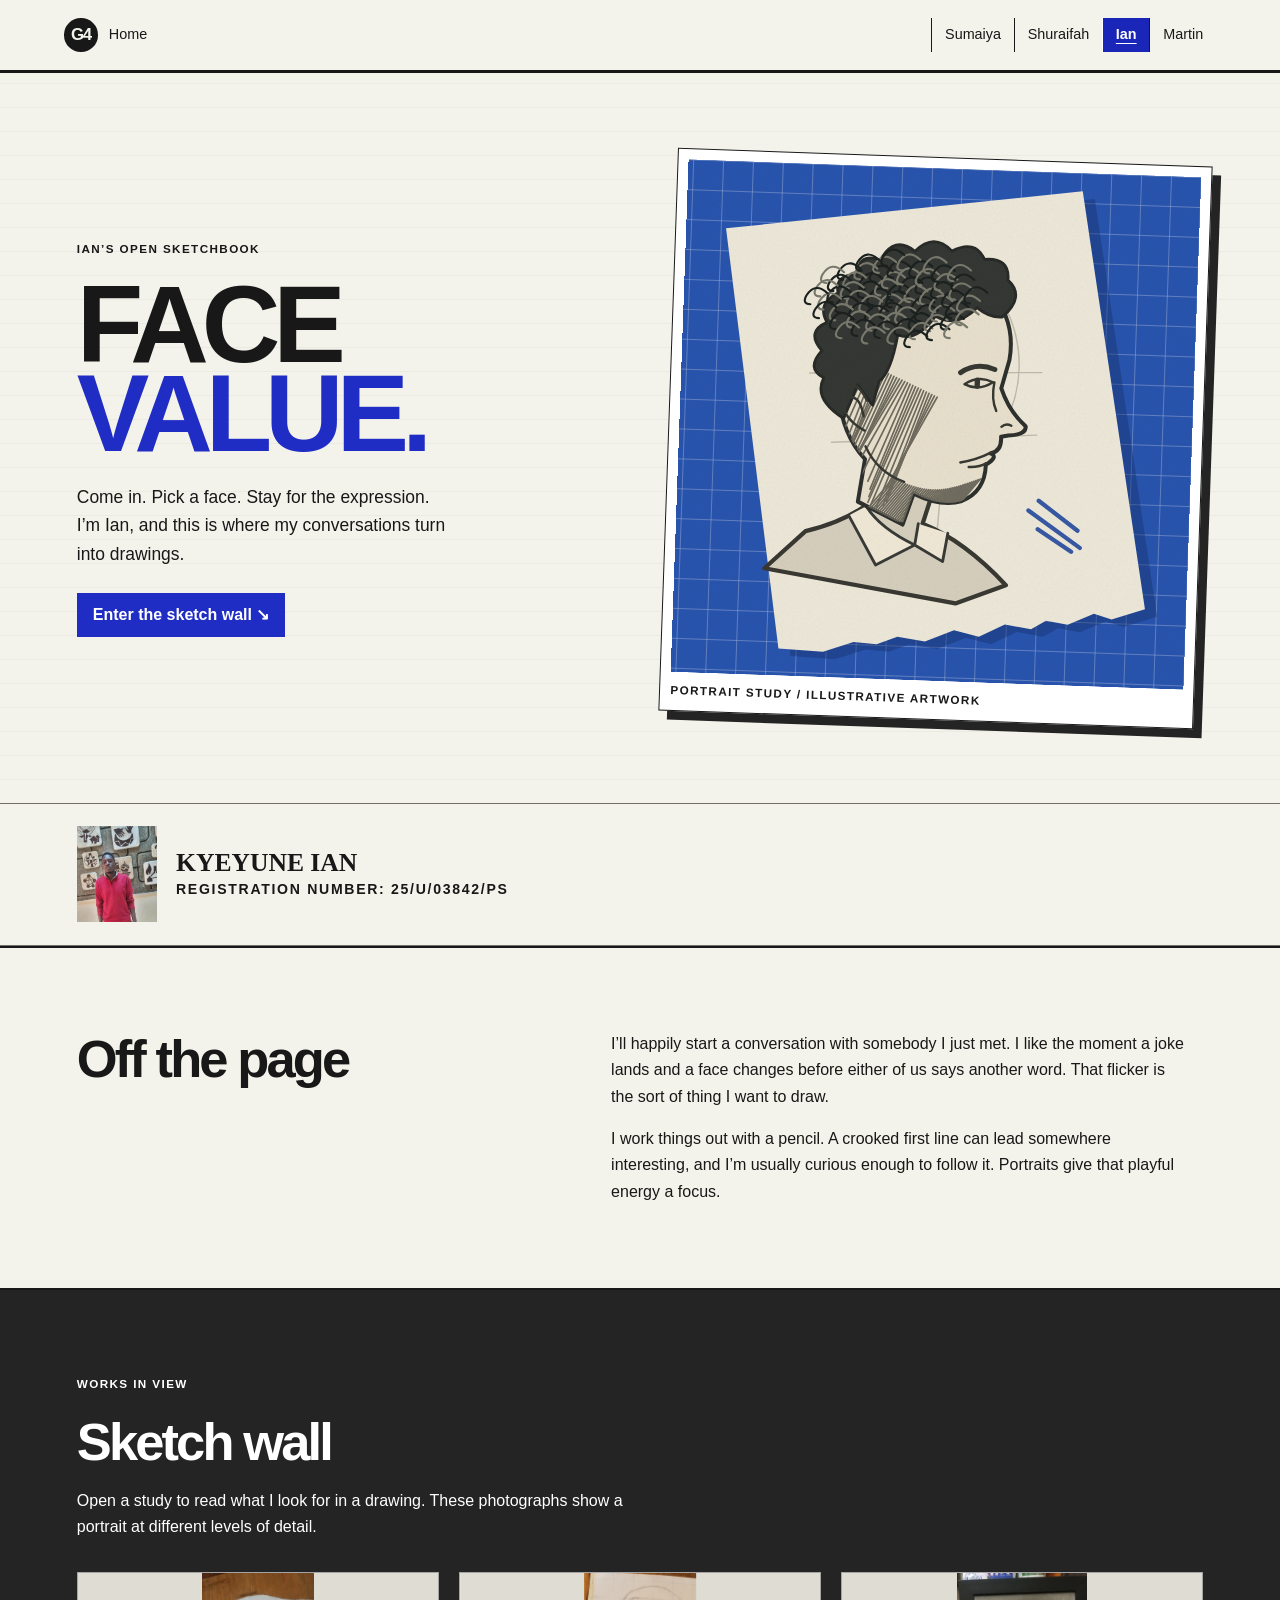
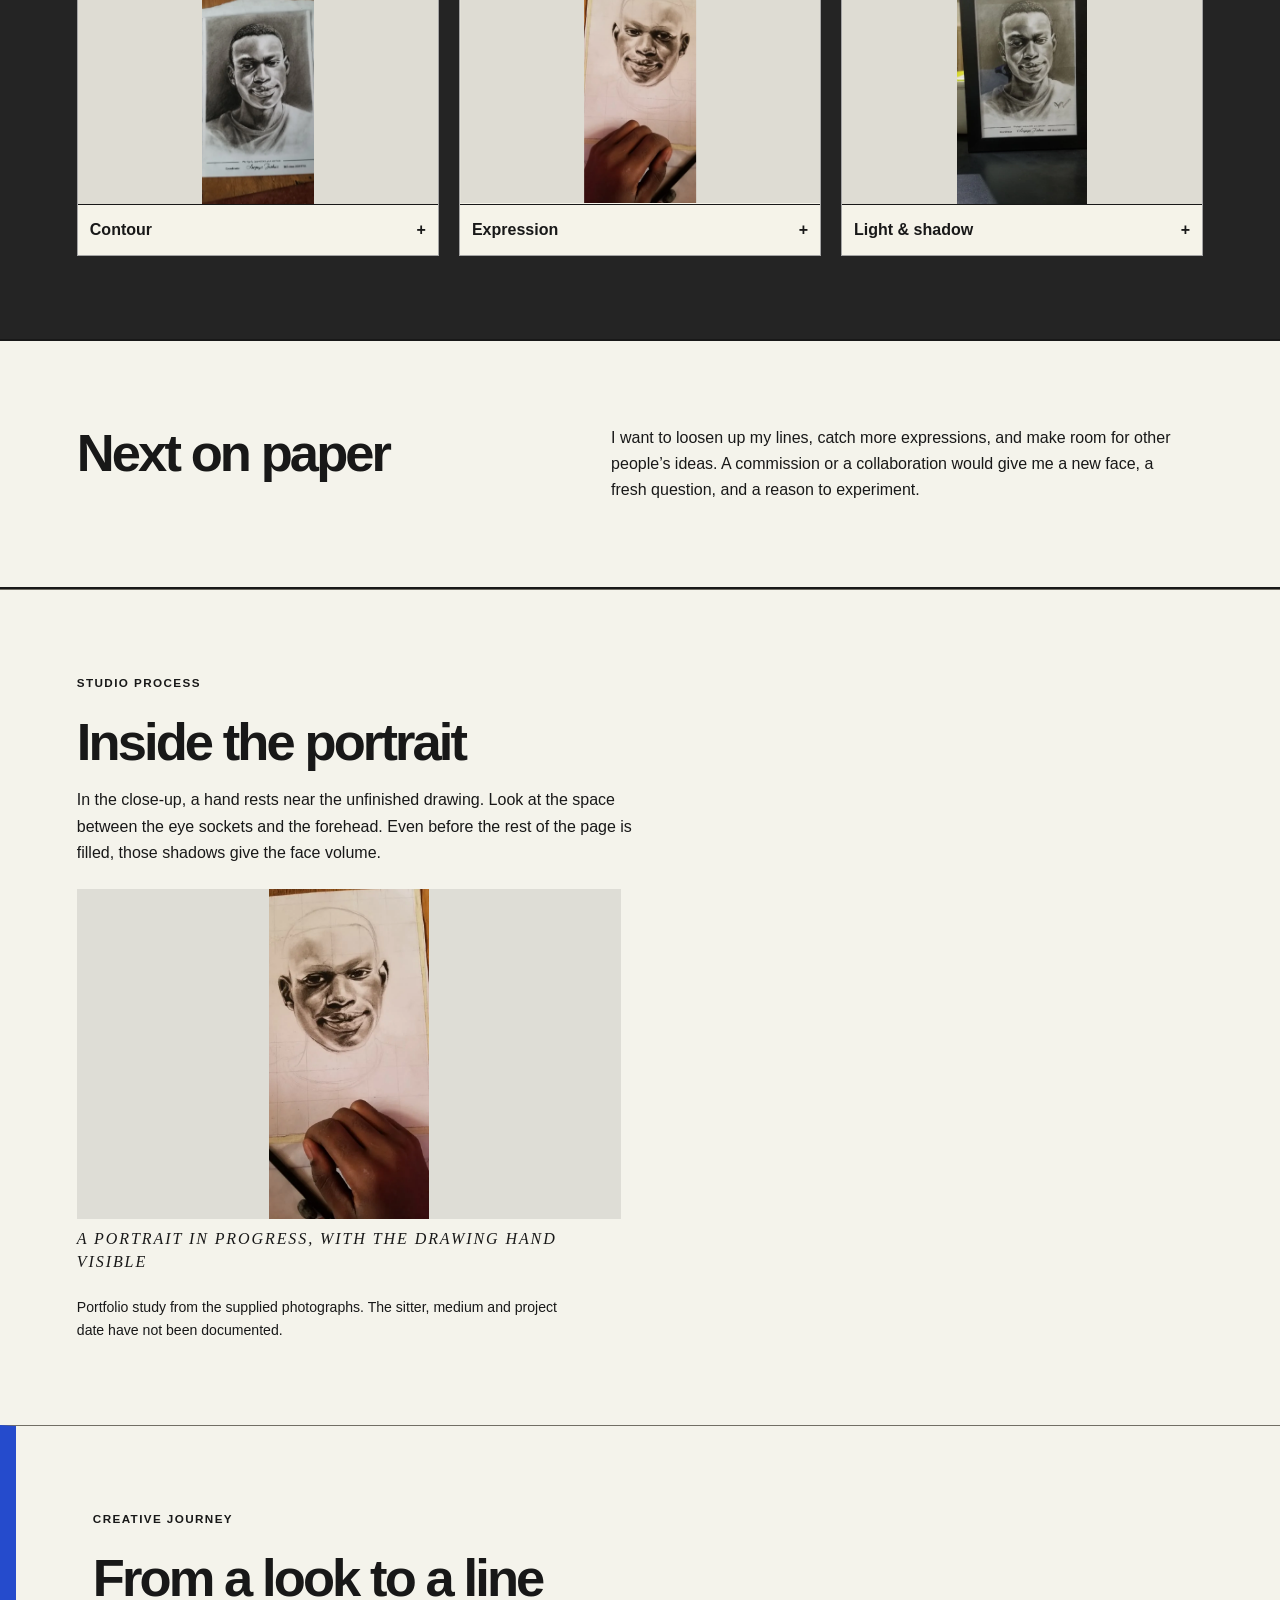
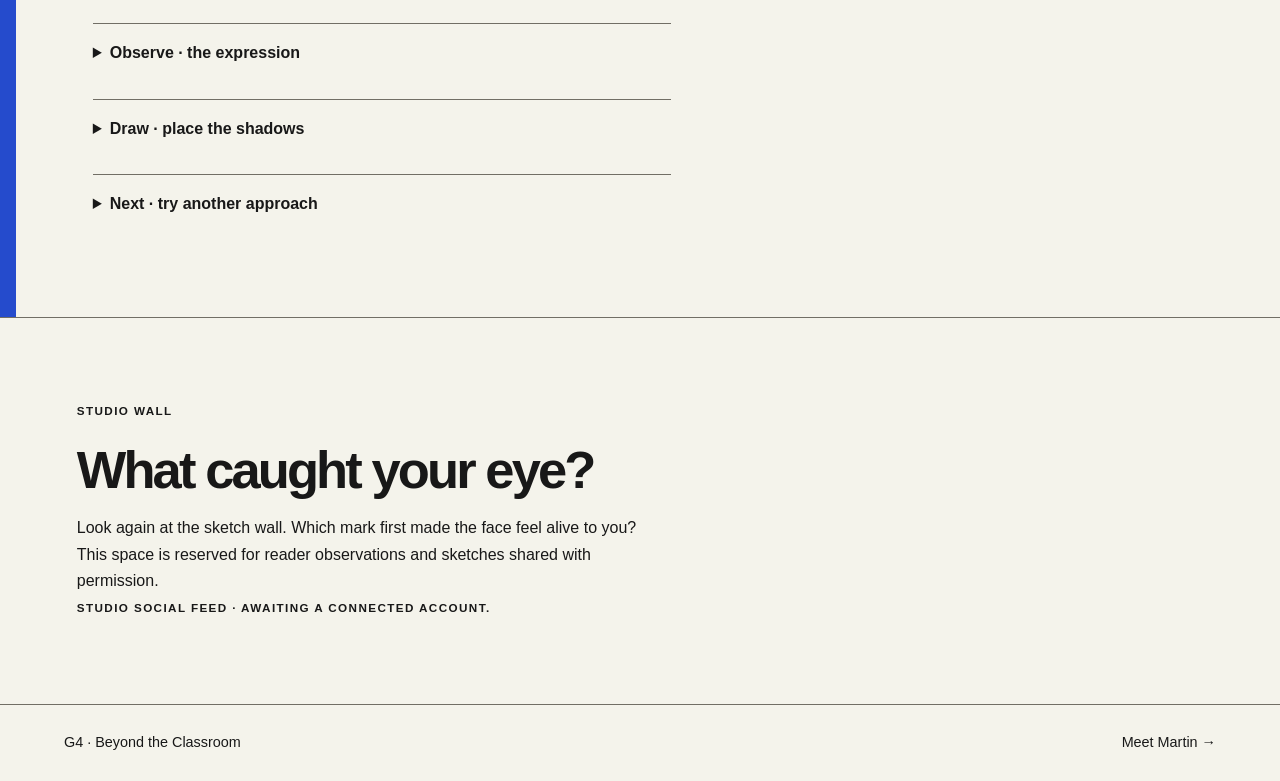
==== ian.html @ 35e61edf "Initial commit" ====
<!doctype html>
<html lang="en">
<head>
<meta charset="utf-8">
<meta name="viewport" content="width=device-width, initial-scale=1">
<title>Ian · Open Sketchbook | Group 4</title>
<meta name="description" content="Visit Ian’s sketch wall and discover his love for portraiture, drawing, and collaboration.">
<link rel="stylesheet" href="css/profiles.css">

<link rel="stylesheet" href="css/refinements.css">
</head>
<body class="ian">
<a class="skip" href="#main">Skip to content</a>
<nav aria-label="Group navigation">
<a class="home" href="index.html">
<b>G4</b> Home</a>
<div>
<a href="sumayiya.html">Sumaiya</a>
<a href="shuraifah.html">Shuraifah</a>
<a aria-current="page" href="ian.html">Ian</a>
<a href="martin.html">Martin</a>
</div>
</nav>
<main id="main">
<header class="studio mast">
<div class="hero-copy">
<span class="eyebrow">Ian’s open sketchbook</span>
<h1>Face<br>
<em>value.</em>
</h1>
<p>Come in. Pick a face. Stay for the expression. I’m Ian, and this is where my conversations turn into drawings.</p>
<a class="jump" href="#gallery">Enter the sketch wall ↘</a>
</div>
<figure>
<img class="art" src="images/ian.svg" alt="Illustrated portrait study with drawn lines and shading" width="640" height="720">
<figcaption>Portrait study / illustrative artwork</figcaption>
</figure>
</header>
<div class="identity"><a href="images/photos/ian-16.webp" aria-label="Open portrait of KYEYUNE IAN"><img src="images/photos/ian-16.webp" alt="KYEYUNE IAN"></a><div><strong>KYEYUNE IAN</strong><small>Registration Number: 25/U/03842/PS</small></div></div>
<section class="studio-notes">
<h2>Off the page</h2>
<div>
<p>I’ll happily start a conversation with somebody I just met. I like the moment a joke lands and a face changes before either of us says another word. That flicker is the sort of thing I want to draw.</p>
<p>I work things out with a pencil. A crooked first line can lead somewhere interesting, and I’m usually curious enough to follow it. Portraits give that playful energy a focus.</p>
</div>
</section>
<section id="gallery" class="gallery">
<span class="eyebrow">Works in view</span>
<h2>Sketch wall</h2>
<p>Open a study to read what I look for in a drawing. These photographs show a portrait at different levels of detail.</p>
<div class="sketches">
<details>
<summary>
<img src="images/photos/ian-13.webp" alt="Shaded portrait on paper" class="crop c0">
<span>Contour <b aria-hidden="true">+</b>
</span>
</summary>
<p>I follow the outer edge before adding detail. A single change of angle can give a profile its character.</p>
</details>
<details>
<summary>
<img src="images/photos/ian-14.webp" alt="Drawing hand below a developing portrait" class="crop c1">
<span>Expression <b aria-hidden="true">+</b>
</span>
</summary>
<p>I look for the small lift of a brow or the tilt of a mouth. That’s often where the energy sits.</p>
</details>
<details>
<summary>
<img src="images/photos/ian-15.webp" alt="Framed view of the portrait" class="crop c2">
<span>Light & shadow <b aria-hidden="true">+</b>
</span>
</summary>
<p>I squint at the big shapes first. Light across a cheek can describe the face with very few lines.</p>
</details>
</div>
</section>
<section class="studio-notes">
<h2>Next on paper</h2>
<p>I want to loosen up my lines, catch more expressions, and make room for other people’s ideas. A commission or a collaboration would give me a new face, a fresh question, and a reason to experiment.</p>
</section>
<section class="fieldnotes"><span class="eyebrow">Studio process</span>
<h2>Inside the portrait</h2><p>In the close-up, a hand rests near the unfinished drawing. Look at the space between the eye sockets and the forehead. Even before the rest of the page is filled, those shadows give the face volume.</p>
<figure><a href="images/photos/ian-14.webp" aria-label="View full photograph: A portrait in progress, with the drawing hand visible"><img loading="lazy" src="images/photos/ian-14.webp" alt="A portrait in progress, with the drawing hand visible"></a>
<figcaption>A portrait in progress, with the drawing hand visible</figcaption>
</figure><p class="caption-note">Portfolio study from the supplied photographs. The sitter, medium and project date have not been documented.</p>
</section>
<section class="fieldnotes"><span class="eyebrow">Creative journey</span>
<h2>From a look to a line</h2>
<details class="journal-note">
<summary>Observe · the expression</summary><p>I look for the detail that makes a face feel particular. A tilt of the head can say more than a carefully drawn outline.</p>
</details>
<details class="journal-note">
<summary>Draw · place the shadows</summary><p>I want a few strong marks to carry the expression. Looking between the photograph and the drawing helps me decide where to soften an edge.</p>
</details>
<details class="journal-note">
<summary>Next · try another approach</summary><p>My aim is to let more movement into my lines while keeping the sitter recognisable.</p>
</details>
</section>
<section class="fieldnotes"><span class="eyebrow">Studio wall</span>
<h2>What caught your eye?</h2><p>Look again at the sketch wall. Which mark first made the face feel alive to you? This space is reserved for reader observations and sketches shared with permission.</p><small>Studio social feed · awaiting a connected account.</small>
</section>
</main>
<footer>
<a href="index.html">G4 · Beyond the Classroom</a>
<a href="martin.html">Meet Martin →</a>
</footer>
</body>
</html>
---- css/profiles.css ----
/* Shared navigation, spacing and form behaviour. */
:root{scroll-behavior:smooth}
*{box-sizing:border-box}
body{margin:0;color:var(--ink);background:var(--paper);font:1rem/1.65 "Segoe UI",Arial,sans-serif}
h1,h2,h3,p,figure{margin:0}
h1,h2,h3{font-family:Georgia,serif;line-height:1.06;font-weight:400;text-wrap:balance}
h1{font-size:clamp(4.15rem,8.5vw,9.2rem);letter-spacing:-.065em}
h2{font-size:clamp(2.25rem,4.1vw,4.8rem);letter-spacing:-.055em;margin-bottom:1.1rem}
h3{font-size:1.65rem;letter-spacing:-.03em}
p{max-width:65ch}
p+p{margin-top:1em}
a{color:inherit;text-decoration-thickness:1px;text-underline-offset:.3em}
a:hover{text-decoration:underline}
a:focus-visible,button:focus-visible,summary:focus-visible,textarea:focus-visible{outline:3px solid currentColor;outline-offset:4px}
nav,footer{display:flex;align-items:center;justify-content:space-between;gap:1rem;padding:1.15rem max(5%,calc((100vw - 1440px)/2));border-bottom:1px solid var(--line);font-size:.9rem}
nav a,footer a{text-decoration:none}
nav div{display:flex;flex-wrap:wrap;gap:clamp(.8rem,2.7vw,2.8rem)}
nav [aria-current]{font-weight:700;text-decoration:underline}
.home{white-space:nowrap}.home b{display:inline-grid;place-items:center;letter-spacing:-.09em;font:900 1.05rem/1 Arial,sans-serif;background:var(--ink);color:var(--paper);height:2.1rem;width:2.1rem;border-radius:50%;margin-right:.45rem}
.skip{position:absolute;left:1rem;top:-6rem;background:white;color:black;padding:.5rem;z-index:10}.skip:focus{top:1rem}
main{max-width:1600px;margin:auto}
section,.mast{padding:clamp(3rem,6.5vw,7rem) 6%}
.eyebrow,figcaption,small{font-family:"Segoe UI",Arial,sans-serif;font-size:.73rem;letter-spacing:.12em;font-weight:650;text-transform:uppercase}
.eyebrow{display:block;margin-bottom:1.35rem}
.hero-copy>p{max-width:39ch;margin:1.5rem 0;font-size:1.09rem}
.jump{display:inline-block;font-weight:650;padding:.5rem 0}
.art{width:100%;height:auto;display:block}
figcaption{margin-top:.55rem}
.story,.kitchen-story,.studio-notes{display:grid;grid-template-columns:1fr 1.3fr;gap:1rem 7%}
.story .eyebrow,.kitchen-story .eyebrow{grid-column:1/-1}
.collection>p,.fashion-edit>p,.menu>p,.gallery>p{margin-bottom:2rem}
.tiles,.sketches{display:grid;grid-template-columns:repeat(3,minmax(0,1fr));gap:1.25rem}
.tiles p,.courses p,.swatches p{margin-top:.5rem}
.enquiry{display:grid;grid-template-columns:1fr 1fr;gap:2.5rem 8%;border-top:1px solid var(--line)}
.contact-note{font-size:.9rem}.enquiry label{display:block;font-weight:650;margin-bottom:.5rem}
textarea{width:100%;resize:vertical;font:inherit;border:1px solid var(--line);border-radius:2px;padding:.7rem;background:var(--paper);color:var(--ink)}
button{font:600 .95rem "Segoe UI",Arial,sans-serif;padding:.9rem 1.3rem;border:1px solid var(--ink);border-radius:2px;background:var(--ink);color:var(--paper);cursor:pointer}
button:hover{filter:brightness(1.16)}.status{margin-top:.7rem;font-size:.9rem}
footer{border-top:1px solid var(--line);border-bottom:0;padding-block:1.65rem}
/* Fragrance boutique */
.sumayiya{--paper:#fff8f0;--ink:#592b36;--line:#be9688}
.sumayiya nav{background:#fff1e9}.sumayiya nav [aria-current]{color:#85364c}
.perfume{background:radial-gradient(ellipse at 80% 30%,#f7c8bb 0,transparent 52%),linear-gradient(125deg,#fff9ee,#f3d8cf);display:grid;grid-template-columns:1fr 1fr;align-items:center;gap:5%;padding-block:4%}
.perfume h1 em{color:#94475c}
.perfume figure{max-width:35rem;margin-inline:auto;text-align:center}
.perfume .art{aspect-ratio:1/1;object-fit:cover;border-radius:48% 48% 1rem 1rem;border:1px solid #b68174;box-shadow:0 12px 40px #854a4918}
.sumayiya .story{border-bottom:1px solid var(--line)}
.scents article{position:relative;overflow:hidden;padding:2rem;background:#f7e4c0;border-top:3px solid #ae8050}
.scents article:nth-child(2){background:#f6dada;border-color:#b77680}.scents article:nth-child(3){background:#e6d8c8;border-color:#926950}
.scents article>span{font:italic 3rem Georgia,serif;display:block;opacity:.6;margin-bottom:1.2rem}
.collection small,.fashion-edit small,.menu>small{display:block;margin-top:1rem}
.closing{text-align:center;background:#efd6d0}.closing p{margin:auto;max-width:52ch}
/* Fashion journal */
.shuraifah{--paper:#fbf7ec;--ink:#1c4537;--line:#a89b7f}
.shuraifah nav{background:#173f33;color:#fff8e9}
.shuraifah .home b{background:#eee5cc;color:#173f33}
.fashion{padding-top:1.3rem;border-bottom:1px solid var(--line)}
.atelier-label{text-align:center;letter-spacing:.32em;font:500 clamp(2.2rem,6vw,6rem)/1.2 Georgia,serif;letter-spacing:.18em;border-bottom:1px solid var(--line);padding-bottom:1.5rem}
.atelier-label span{display:block;font:600 .67rem/2 Arial,sans-serif;text-transform:uppercase;letter-spacing:.28em}
.fashion-grid{display:grid;grid-template-columns:1.05fr 1fr;gap:9%;align-items:center;padding-top:3rem}
.fashion figure{padding:1.1rem;border:1px solid var(--line);position:relative}
.fashion figure:before{content:"";position:absolute;width:1.6rem;height:1.6rem;top:-.85rem;right:2rem;transform:rotate(45deg);border:3px double #86784e;background:var(--paper)}
.fashion .art{aspect-ratio:1/1;object-fit:cover}.fashion h1{font-size:clamp(3.5rem,6.7vw,7.5rem)}
.letter{max-width:56rem;margin:auto;padding-inline:6%;font-family:Georgia,serif;font-size:1.19rem}
.fashion-edit{background:#eae3d1}
.swatches{display:grid;gap:1rem}
.swatches article{display:flex;gap:2rem;align-items:center;border-top:1px solid var(--line);padding-top:1rem}
.swatch{flex:none;width:5rem;height:5rem;background:repeating-linear-gradient(130deg,#294e40 0,#365c4a 2px,#294e40 4px)}
.s1{background:repeating-linear-gradient(12deg,#ac9780 0,#baa68d 2px,#ac9780 5px)}.s2{background:repeating-linear-gradient(60deg,#694e40 0,#886b58 2px,#694e40 4px)}
/* Artist's sketchbook */
.ian{--paper:#f4f3eb;--ink:#181818;--line:#716e65}
.ian nav{border-bottom:3px solid;align-items:stretch}.ian nav div{gap:0}.ian nav div a{padding:.3rem .8rem;border-left:1px solid}
.ian nav [aria-current]{background:#1926b8;color:white}
.ian h1,.ian h2,.ian h3{font-family:"Arial Black",Arial,sans-serif;font-weight:900}
.studio{background:repeating-linear-gradient(0deg,transparent 0 23px,#b6b4ab40 24px),#f4f3eb;display:grid;grid-template-columns:1fr 1fr;align-items:center;gap:5%}
.studio h1{text-transform:uppercase;line-height:.82}.studio h1 em{color:#202dc4;font-style:normal}
.studio figure{transform:rotate(2deg);padding:.65rem;background:white;border:1px solid;box-shadow:.55rem .55rem 0 #242424}
.studio .art{aspect-ratio:1/1;object-fit:cover}
.studio .jump{background:#202dc4;color:white;padding:.55rem 1rem;text-decoration:none}
.studio-notes{border-block:2px solid}
.gallery{background:#242424;color:white}.sketches details{align-self:start;border:1px solid #a4a4a4;background:#f5f3e9;color:#181818}
.sketches summary{cursor:pointer;list-style:none;overflow:hidden}.sketches summary::-webkit-details-marker{display:none}
.crop{display:block;width:100%;height:clamp(8rem,18vw,19rem);object-fit:cover}
.c0{object-position:center 25%;filter:grayscale(1) contrast(1.25)}.c1{object-position:60% center;transform:scaleX(-1)}.c2{object-position:center 80%;filter:grayscale(1) contrast(2)}
.sketches summary span{display:flex;justify-content:space-between;border-top:1px solid;padding:.75rem;font-weight:750}.sketches details p{padding:0 .75rem 1rem}
.sketches details[open] b{transform:rotate(45deg)}
/* Culinary journal */
.martin{--paper:#fbf4e3;--ink:#451c25;--line:#ad8977}
.martin nav{background:#35151e;color:#fff5dc;border:0}.martin .home b{background:#fff5dc;color:#35151e}
.kitchen{text-align:center;background:#35151e;color:#fff5dc;padding-top:2.25rem}
.kitchen .eyebrow{color:#e1b78c;margin-bottom:1rem}
.kitchen h1{font-size:clamp(4.4rem,9.2vw,10rem);margin-bottom:2rem}
.kitchen figure{position:relative;max-width:60rem;margin:auto;border-block:1px solid #b68666;padding:.65rem 0}
.kitchen .art{width:100%;height:clamp(15rem,35vw,31rem);object-fit:contain;background:#251b19}
.kitchen-intro{max-width:50rem;margin:2.5rem auto 0}.kitchen-intro h2{font-size:2.1rem}.kitchen-intro p{margin:auto}
.menu{background:#eee1c8;border-block:1px solid var(--line)}
.courses{display:grid;grid-template-columns:repeat(3,minmax(0,1fr));gap:2rem}
.courses article{border-top:1px solid var(--line);padding:1rem 0}
.plate{display:block;width:6.4rem;height:6.4rem;margin:0 0 1rem;border-radius:50%;border:6px double #ab9473;box-shadow:0 4px 10px #442a2119}
.plate0{background:radial-gradient(ellipse at 45% 41%,#993d24 0 11%,transparent 12%),radial-gradient(ellipse at 63% 47%,#738444 0 14%,transparent 15%),radial-gradient(ellipse at 41% 61%,#556638 0 15%,transparent 16%),#fff8e5}
.plate1{background:radial-gradient(ellipse at 52% 50%,#af4a2b 0 13%,transparent 14%),radial-gradient(ellipse at 42% 40%,#677043 0 10%,transparent 11%),radial-gradient(ellipse at center,#d0ac68 0 42%,#fff8e5 44%)}
.plate2{background:radial-gradient(ellipse at 39% 49%,#d28b34 0 16%,transparent 17%),radial-gradient(ellipse at 57% 59%,#ac5552 0 14%,transparent 15%),radial-gradient(ellipse at 58% 40%,#899752 0 14%,transparent 15%),#fff8e5}
.martin footer{background:#35151e;color:#fff5dc}
@media(max-width:720px){
 nav{flex-wrap:wrap}.ian nav div a{padding:.25rem .45rem}
 .perfume,.fashion-grid,.studio,.enquiry,.story,.kitchen-story,.studio-notes{grid-template-columns:1fr}
 .perfume figure,.studio figure{width:min(100%,30rem);margin:2rem auto 0}
 .fashion-grid{gap:2rem}.fashion-grid figure{width:min(100%,28rem);margin:auto}
 .tiles,.sketches,.courses{grid-template-columns:1fr}
 .crop{height:13rem}.courses article{display:flex;align-items:center;gap:1.25rem}.plate{flex:none;margin:0}
 .enquiry{gap:1.4rem}.enquiry h2{max-width:16ch}
}
@media(max-width:380px){nav{display:grid}.courses article{align-items:flex-start}.plate{width:4rem;height:4rem}}
@media(prefers-reduced-motion:reduce){:root{scroll-behavior:auto}}
@media(prefers-reduced-motion:no-preference){.perfume .art,.studio figure,.swatch{transition:transform .3s ease}.perfume .art:hover{transform:translateY(-3px)}.studio figure:hover{transform:rotate(0)}.swatches article:hover .swatch{transform:scale(.95)}.plate{transition:transform .3s}.courses article:hover .plate{transform:rotate(8deg)}}
---- css/refinements.css ----
.identity{display:flex;align-items:center;gap:1.2rem;padding:1.4rem 6%;border-block:1px solid var(--line);background:var(--paper);color:var(--ink)}
.identity img{width:5rem;height:6rem;object-fit:cover;object-position:50% 30%;display:block}
.identity strong,.identity small,.members .registration{display:block}
.identity strong{font:600 clamp(1rem,2vw,1.6rem) Georgia,serif}
.identity small,.registration,.caption-note{font-size:.88rem}
.members .member-photo{width:100%;height:clamp(170px,19vw,320px);object-fit:cover;object-position:center 30%;margin-bottom:1rem}
.members h3{font-size:clamp(1.35rem,2vw,2rem)}
.members .registration{margin:.35rem 0 0}
.fieldnotes{border-top:1px solid var(--line)}
.fieldnotes h2{margin-top:.6rem}
.fieldnotes .photo-grid{display:grid;grid-template-columns:repeat(auto-fit,minmax(min(100%,190px),1fr));gap:1.3rem;margin:1.8rem 0}
.fieldnotes figure{max-width:34rem;margin:1.4rem 0}
.photo-grid figure{margin:0}
.fieldnotes img{display:block;width:100%;height:clamp(220px,29vw,330px);object-fit:contain;background:color-mix(in srgb,var(--paper) 90%,var(--ink))}
.fieldnotes figcaption{margin-top:.6rem;font:italic 1rem/1.4 Georgia,serif}
.journal-note,.study{border-top:1px solid var(--line);padding:1rem 0;margin-top:1rem;max-width:65ch}
.journal-note summary{font-weight:650;cursor:pointer}
.journal-note p,.study p{margin-top:.75rem}
.ian .fieldnotes:nth-last-child(2){border-left:1rem solid #254bcc}
.shuraifah .study{border-left:3px double var(--line);padding-left:1.5rem}
.martin .fieldnotes .photo-grid{max-width:58rem}
.enquiry input,.enquiry select{width:100%;font:inherit;padding:.65rem;color:var(--ink);background:var(--paper);border:1px solid var(--line)}
.enquiry label:not(:first-child){margin-top:1rem}
.enquiry output{display:block;white-space:pre-line;overflow-wrap:anywhere;margin-top:1rem}
.ian .sketches .crop{object-fit:contain;object-position:center;filter:none;background:#dedcd3}
@media(max-width:600px){.members .member-photo{height:240px}.identity img{width:4rem;height:5rem}}
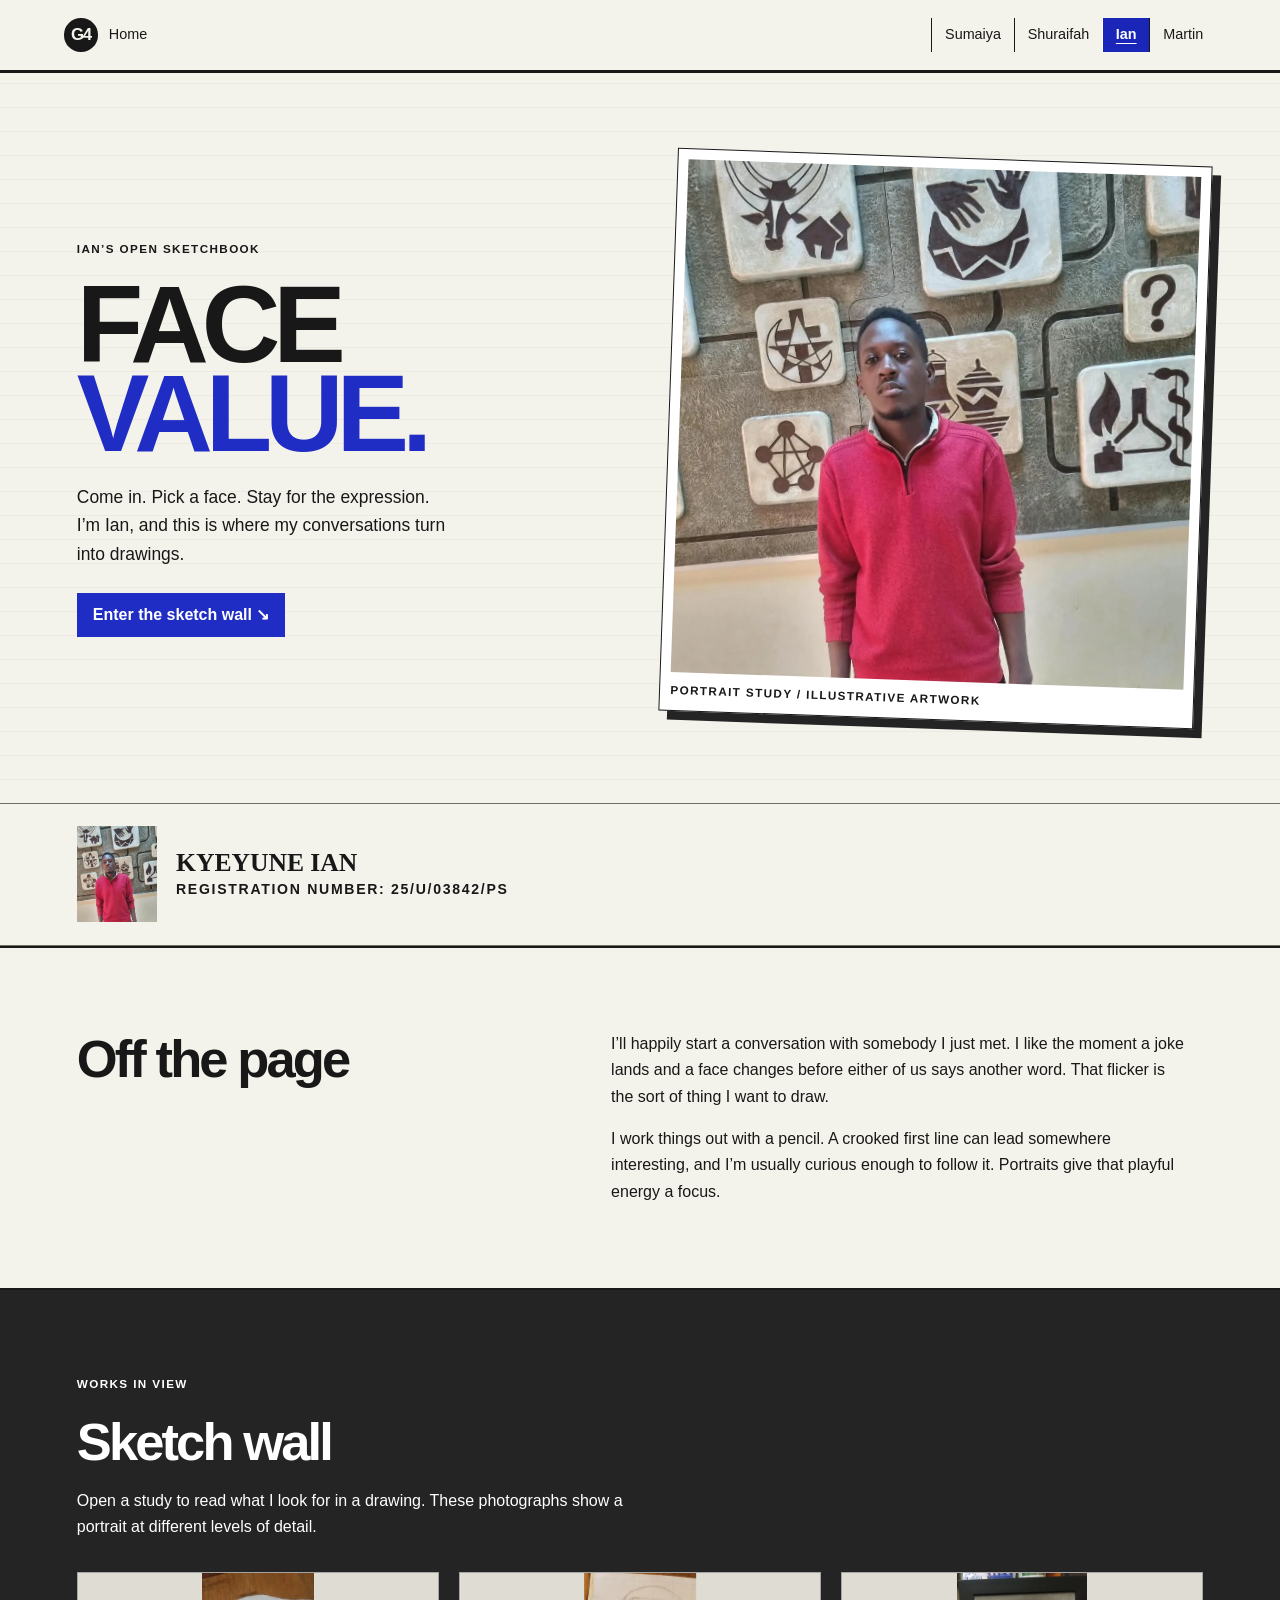
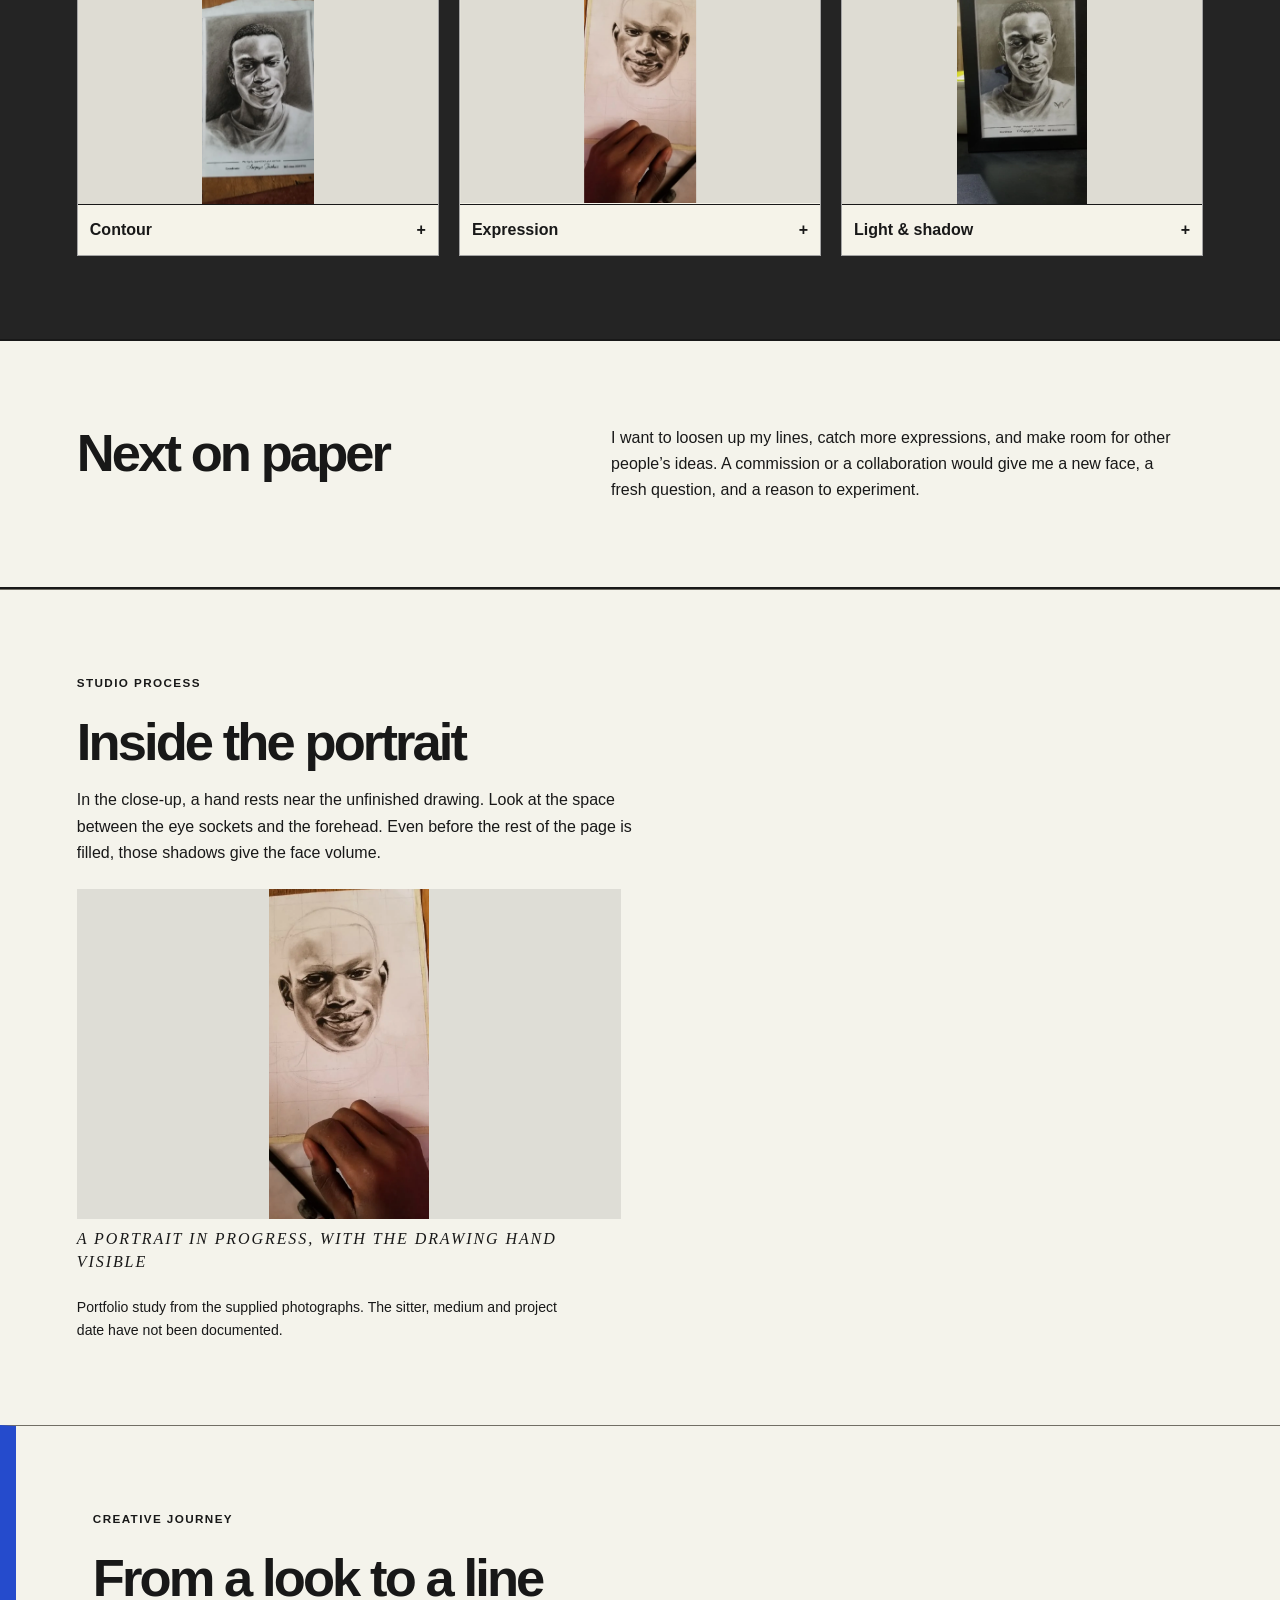
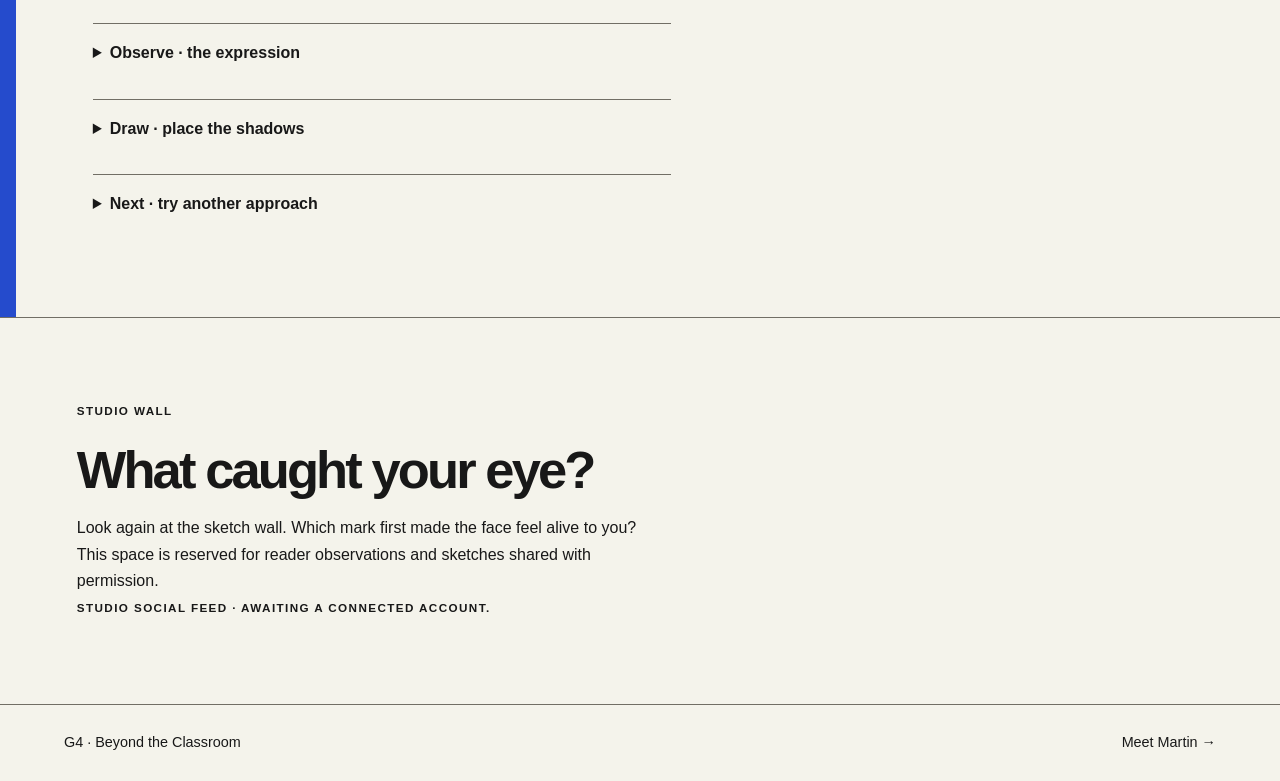
==== commit 1de951c7: "Changed photos" ====
--- a/ian.html
+++ b/ian.html
@@ -32,7 +32,7 @@
 <a class="jump" href="#gallery">Enter the sketch wall ↘</a>
 </div>
 <figure>
-<img class="art" src="images/ian.svg" alt="Illustrated portrait study with drawn lines and shading" width="640" height="720">
+<img class="art" src="images/photos/ian-16.webp" alt="Illustrated portrait study with drawn lines and shading" width="640" height="720">
 <figcaption>Portrait study / illustrative artwork</figcaption>
 </figure>
 </header>
